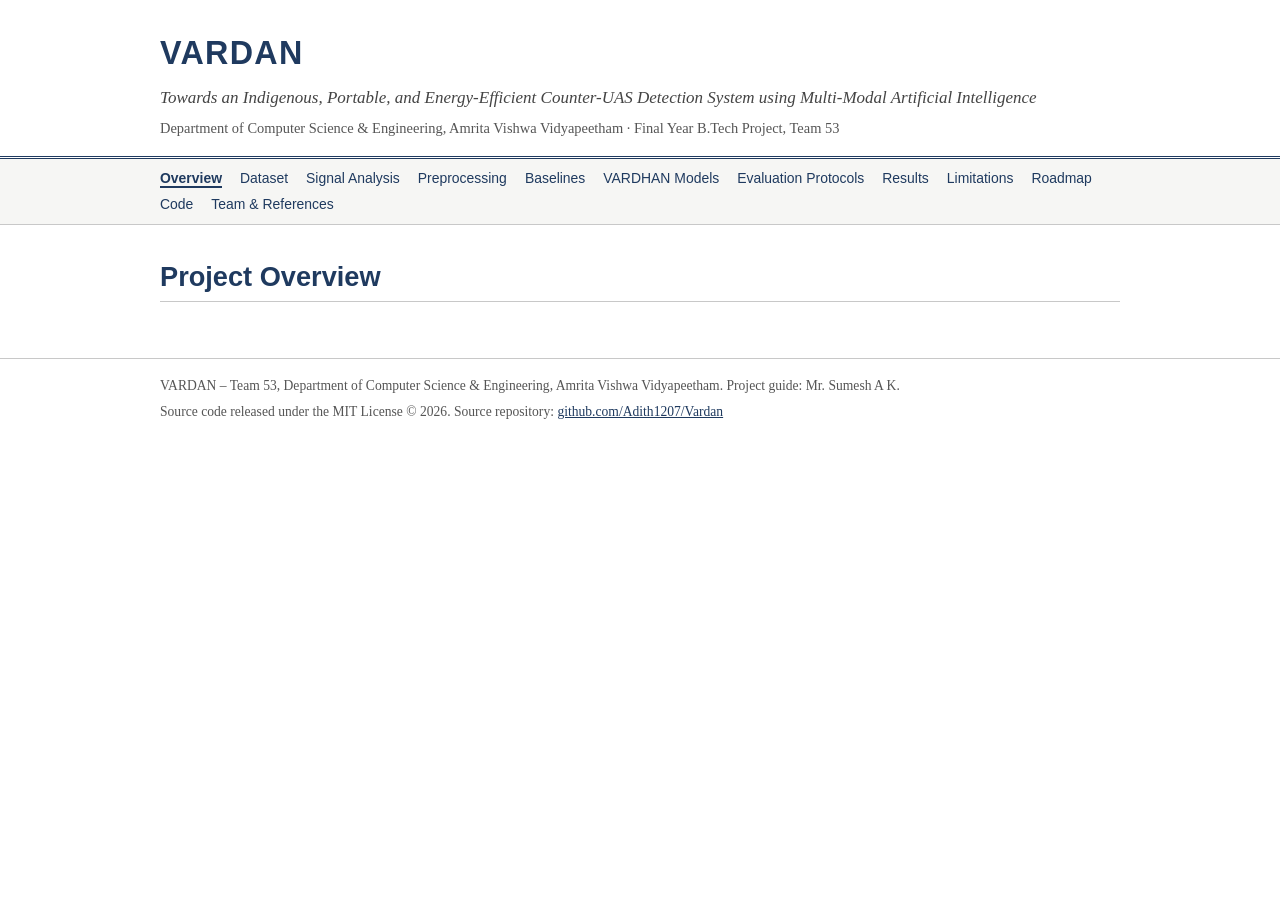
==== website/index.html @ 86697eb3 "website: add page layout with header, navigation and footer" ====
<!DOCTYPE html>
<html lang="en">
<head>
  <meta charset="utf-8">
  <meta name="viewport" content="width=device-width, initial-scale=1">
  <title>VARDAN – Counter-UAS Detection using Multi-Modal AI</title>
  <meta name="description" content="VARDAN: an indigenous, portable and energy-efficient counter-UAS detection system using multi-modal artificial intelligence. Final-year B.Tech research project, Amrita Vishwa Vidyapeetham.">
  <link rel="stylesheet" href="assets/css/style.css">
</head>
<body>
  <header class="site-header">
    <div class="container">
      <p class="title"><a href="index.html">VARDAN</a></p>
      <p class="subtitle">Towards an Indigenous, Portable, and Energy-Efficient Counter-UAS Detection System using Multi-Modal Artificial Intelligence</p>
      <p class="affiliation">Department of Computer Science &amp; Engineering, Amrita Vishwa Vidyapeetham &middot; Final Year B.Tech Project, Team 53</p>
    </div>
  </header>

  <nav class="site-nav" aria-label="Main">
    <div class="container">
      <ul>
        <li><a href="index.html" aria-current="page">Overview</a></li>
        <li><a href="pages/dataset.html">Dataset</a></li>
        <li><a href="pages/signal-analysis.html">Signal Analysis</a></li>
        <li><a href="pages/preprocessing.html">Preprocessing</a></li>
        <li><a href="pages/baselines.html">Baselines</a></li>
        <li><a href="pages/vardhan.html">VARDHAN Models</a></li>
        <li><a href="pages/protocols.html">Evaluation Protocols</a></li>
        <li><a href="pages/results.html">Results</a></li>
        <li><a href="pages/limitations.html">Limitations</a></li>
        <li><a href="pages/roadmap.html">Roadmap</a></li>
        <li><a href="pages/code.html">Code</a></li>
        <li><a href="pages/references.html">Team &amp; References</a></li>
      </ul>
    </div>
  </nav>

  <main>
    <div class="container">
      <h1>Project Overview</h1>
    </div>
  </main>

  <footer class="site-footer">
    <div class="container">
      <p>VARDAN &ndash; Team 53, Department of Computer Science &amp; Engineering, Amrita Vishwa Vidyapeetham. Project guide: Mr. Sumesh A K.</p>
      <p>Source code released under the MIT License &copy; 2026. Source repository: <a href="https://github.com/Adith1207/Vardan">github.com/Adith1207/Vardan</a></p>
    </div>
  </footer>
</body>
</html>
---- website/assets/css/style.css ----
/* VARDAN project website - report-style stylesheet */

html {
  font-size: 17px;
}

body {
  margin: 0;
  background: #ffffff;
  color: #1a1a1a;
  font-family: Georgia, "Times New Roman", Times, serif;
  line-height: 1.6;
}

.container {
  max-width: 960px;
  margin: 0 auto;
  padding: 0 24px;
}

/* Header */
.site-header {
  border-bottom: 3px double #1f3a5f;
  padding: 28px 0 16px;
}

.site-header .title {
  margin: 0;
  font-family: Helvetica, Arial, sans-serif;
  font-size: 1.9rem;
  font-weight: bold;
  letter-spacing: 0.04em;
  color: #1f3a5f;
}

.site-header .title a {
  color: inherit;
  text-decoration: none;
}

.site-header .subtitle {
  margin: 4px 0 0;
  font-style: italic;
  color: #444;
}

.site-header .affiliation {
  margin: 6px 0 0;
  font-size: 0.85rem;
  color: #555;
}

/* Navigation */
.site-nav {
  border-bottom: 1px solid #c8c8c8;
  background: #f6f6f4;
}

.site-nav ul {
  list-style: none;
  margin: 0;
  padding: 8px 0;
  display: flex;
  flex-wrap: wrap;
  gap: 4px 18px;
  font-family: Helvetica, Arial, sans-serif;
  font-size: 0.82rem;
}

.site-nav a {
  color: #1f3a5f;
  text-decoration: none;
}

.site-nav a:hover {
  text-decoration: underline;
}

.site-nav a[aria-current="page"] {
  font-weight: bold;
  border-bottom: 2px solid #1f3a5f;
}

/* Main content */
main {
  padding: 24px 0 40px;
}

h1, h2, h3, h4 {
  font-family: Helvetica, Arial, sans-serif;
  color: #1f3a5f;
  line-height: 1.3;
}

h1 {
  font-size: 1.6rem;
  margin: 0.4em 0 0.6em;
  padding-bottom: 6px;
  border-bottom: 1px solid #c8c8c8;
}

h2 {
  font-size: 1.25rem;
  margin: 1.8em 0 0.6em;
}

h3 {
  font-size: 1.05rem;
  margin: 1.4em 0 0.5em;
}

p {
  margin: 0 0 1em;
  text-align: justify;
}

a {
  color: #1f3a5f;
}

code {
  font-family: Consolas, "Courier New", monospace;
  font-size: 0.88em;
  background: #f3f3f1;
  padding: 0 3px;
}

pre {
  font-family: Consolas, "Courier New", monospace;
  font-size: 0.8rem;
  line-height: 1.45;
  background: #f8f8f6;
  border: 1px solid #d6d6d6;
  padding: 12px 14px;
  overflow-x: auto;
}

pre code {
  background: none;
  padding: 0;
}

.lead {
  font-size: 1.05rem;
}

.note {
  border-left: 3px solid #1f3a5f;
  background: #f6f7f9;
  padding: 10px 14px;
  margin: 1em 0;
  font-size: 0.95rem;
}

.note.warning {
  border-left-color: #8a2b2b;
  background: #faf5f5;
}

.muted {
  color: #666;
  font-size: 0.9rem;
}

/* Tables */
table {
  width: 100%;
  border-collapse: collapse;
  margin: 0.8em 0 1.4em;
  font-size: 0.88rem;
}

caption {
  caption-side: top;
  text-align: left;
  font-family: Helvetica, Arial, sans-serif;
  font-size: 0.82rem;
  font-weight: bold;
  color: #333;
  padding-bottom: 6px;
}

th, td {
  border: 1px solid #c8c8c8;
  padding: 5px 8px;
  text-align: left;
  vertical-align: top;
}

th {
  background: #eef0f3;
  font-family: Helvetica, Arial, sans-serif;
  font-weight: bold;
}

td.num, th.num {
  text-align: right;
  font-variant-numeric: tabular-nums;
}

tr.total td {
  font-weight: bold;
  background: #fafafa;
}

td.diag {
  font-weight: bold;
  background: #f1f4f8;
}

/* Figures */
figure {
  margin: 1.4em 0;
  text-align: center;
}

figure img {
  max-width: 100%;
  height: auto;
  border: 1px solid #d6d6d6;
}

figcaption {
  margin-top: 6px;
  font-size: 0.85rem;
  color: #444;
  text-align: left;
}

figcaption strong {
  font-family: Helvetica, Arial, sans-serif;
}

/* Key facts list */
dl.facts {
  display: grid;
  grid-template-columns: max-content 1fr;
  gap: 4px 18px;
  margin: 1em 0 1.4em;
}

dl.facts dt {
  font-family: Helvetica, Arial, sans-serif;
  font-weight: bold;
  font-size: 0.88rem;
}

dl.facts dd {
  margin: 0;
}

.toc {
  border: 1px solid #d6d6d6;
  padding: 10px 18px;
  margin: 0 0 1.6em;
  font-size: 0.9rem;
}

.toc ol {
  margin: 4px 0;
  padding-left: 20px;
}

.equation {
  font-family: "Times New Roman", Times, serif;
  font-style: italic;
  text-align: center;
  margin: 0.8em 0;
  font-size: 1.05rem;
}

/* Footer */
.site-footer {
  border-top: 1px solid #c8c8c8;
  padding: 16px 0 28px;
  font-size: 0.8rem;
  color: #555;
}

.site-footer p {
  margin: 0 0 4px;
  text-align: left;
}
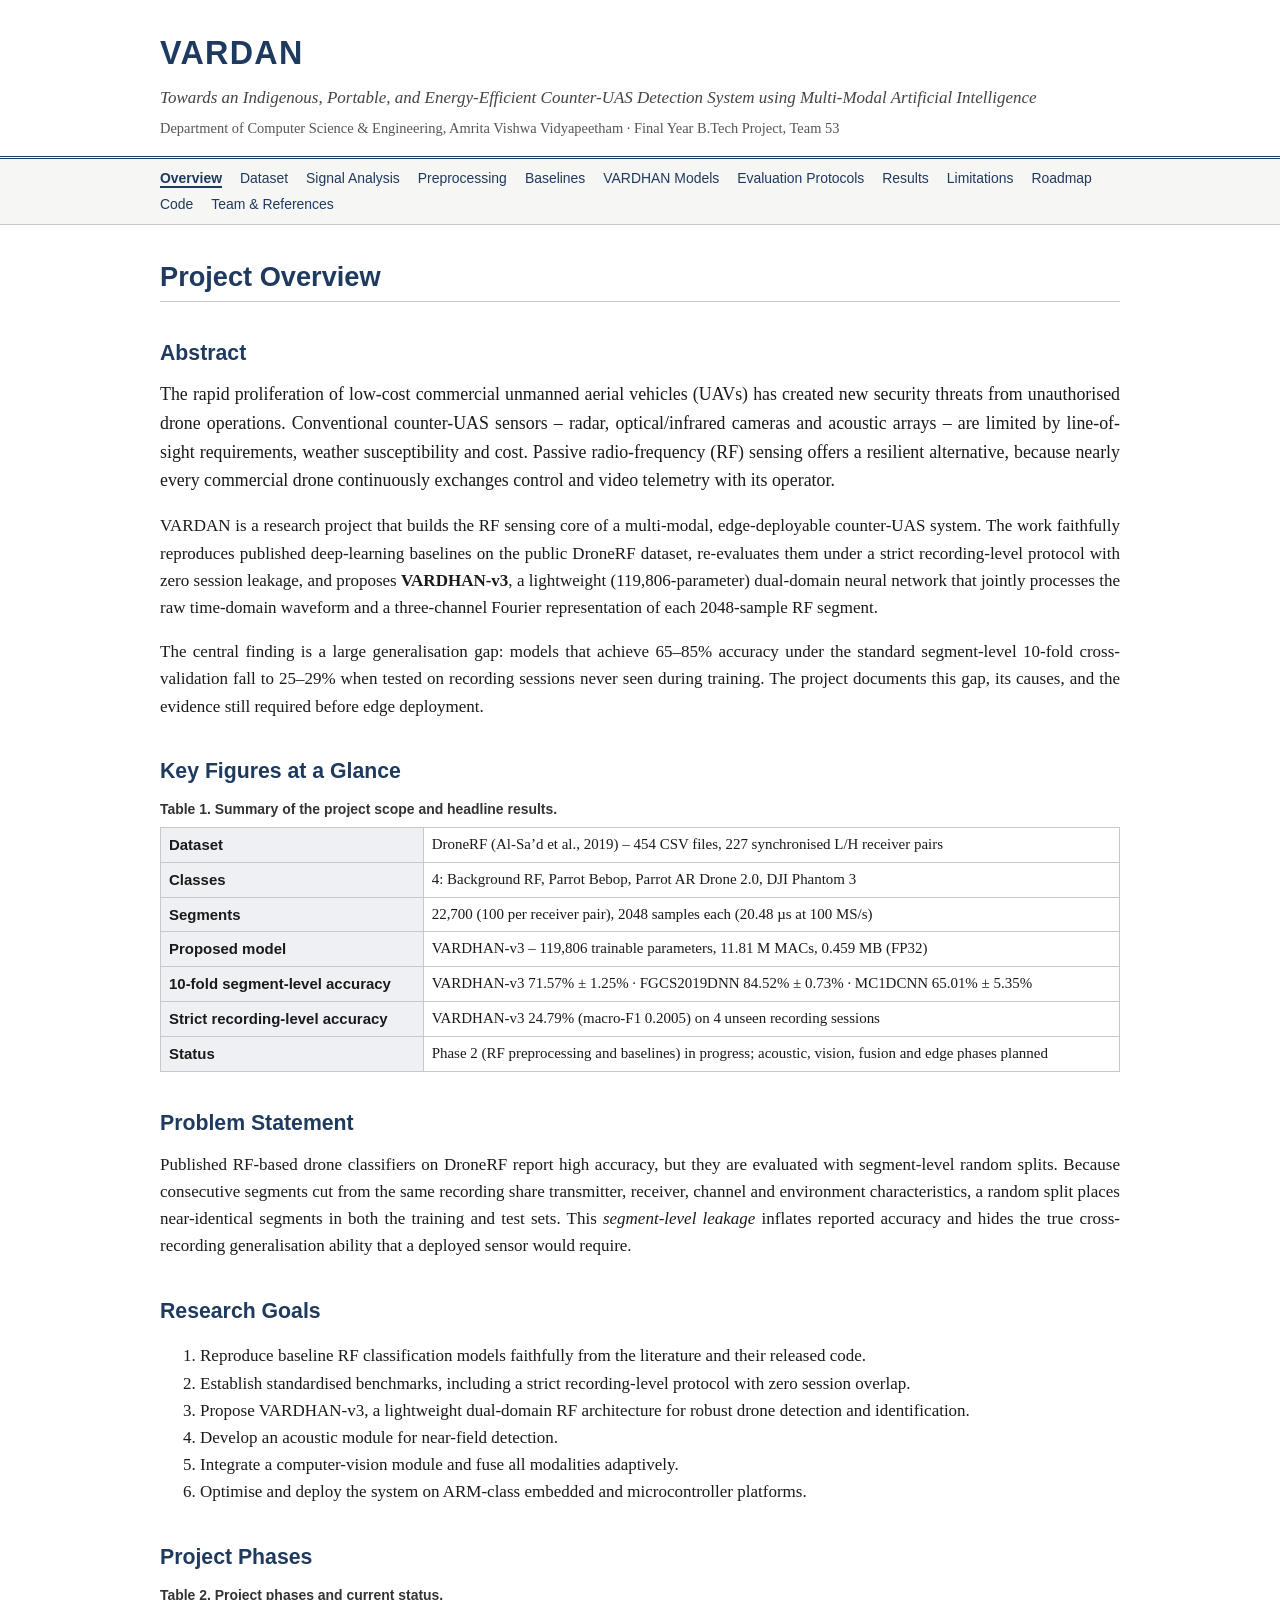
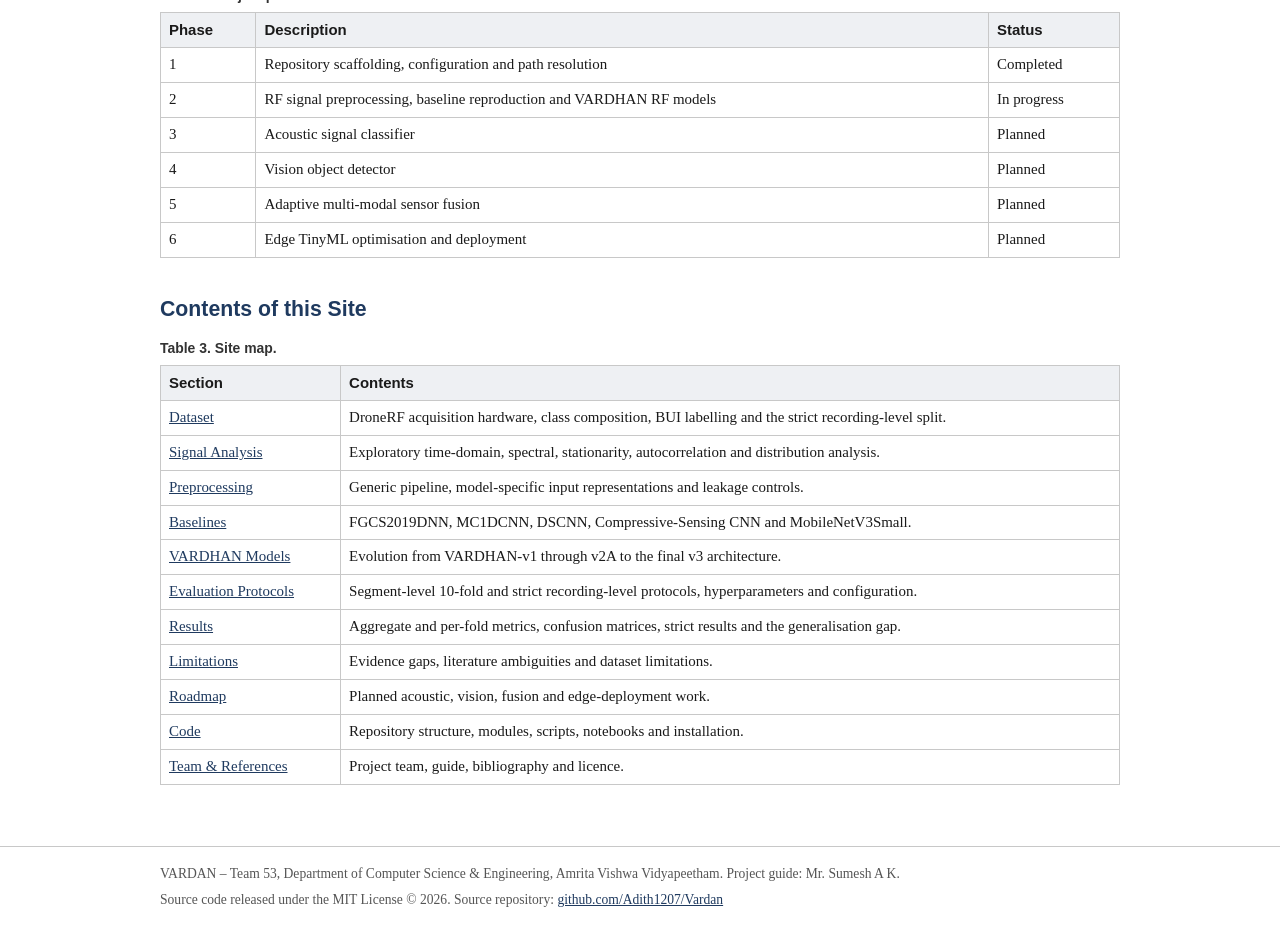
==== commit d2fe1440: "website: overview page content" ====
--- a/website/index.html
+++ b/website/index.html
@@ -38,6 +38,75 @@
   <main>
     <div class="container">
       <h1>Project Overview</h1>
+
+      <h2>Abstract</h2>
+      <p class="lead">The rapid proliferation of low-cost commercial unmanned aerial vehicles (UAVs) has created new security threats from unauthorised drone operations. Conventional counter-UAS sensors &ndash; radar, optical/infrared cameras and acoustic arrays &ndash; are limited by line-of-sight requirements, weather susceptibility and cost. Passive radio-frequency (RF) sensing offers a resilient alternative, because nearly every commercial drone continuously exchanges control and video telemetry with its operator.</p>
+      <p>VARDAN is a research project that builds the RF sensing core of a multi-modal, edge-deployable counter-UAS system. The work faithfully reproduces published deep-learning baselines on the public DroneRF dataset, re-evaluates them under a strict recording-level protocol with zero session leakage, and proposes <strong>VARDHAN-v3</strong>, a lightweight (119,806-parameter) dual-domain neural network that jointly processes the raw time-domain waveform and a three-channel Fourier representation of each 2048-sample RF segment.</p>
+      <p>The central finding is a large generalisation gap: models that achieve 65&ndash;85% accuracy under the standard segment-level 10-fold cross-validation fall to 25&ndash;29% when tested on recording sessions never seen during training. The project documents this gap, its causes, and the evidence still required before edge deployment.</p>
+
+      <h2>Key Figures at a Glance</h2>
+      <table>
+        <caption>Table 1. Summary of the project scope and headline results.</caption>
+        <tbody>
+          <tr><th scope="row">Dataset</th><td>DroneRF (Al-Sa&rsquo;d et al., 2019) &ndash; 454 CSV files, 227 synchronised L/H receiver pairs</td></tr>
+          <tr><th scope="row">Classes</th><td>4: Background RF, Parrot Bebop, Parrot AR Drone 2.0, DJI Phantom 3</td></tr>
+          <tr><th scope="row">Segments</th><td>22,700 (100 per receiver pair), 2048 samples each (20.48 &micro;s at 100 MS/s)</td></tr>
+          <tr><th scope="row">Proposed model</th><td>VARDHAN-v3 &ndash; 119,806 trainable parameters, 11.81 M MACs, 0.459 MB (FP32)</td></tr>
+          <tr><th scope="row">10-fold segment-level accuracy</th><td>VARDHAN-v3 71.57% &plusmn; 1.25% &middot; FGCS2019DNN 84.52% &plusmn; 0.73% &middot; MC1DCNN 65.01% &plusmn; 5.35%</td></tr>
+          <tr><th scope="row">Strict recording-level accuracy</th><td>VARDHAN-v3 24.79% (macro-F1 0.2005) on 4 unseen recording sessions</td></tr>
+          <tr><th scope="row">Status</th><td>Phase 2 (RF preprocessing and baselines) in progress; acoustic, vision, fusion and edge phases planned</td></tr>
+        </tbody>
+      </table>
+
+      <h2>Problem Statement</h2>
+      <p>Published RF-based drone classifiers on DroneRF report high accuracy, but they are evaluated with segment-level random splits. Because consecutive segments cut from the same recording share transmitter, receiver, channel and environment characteristics, a random split places near-identical segments in both the training and test sets. This <em>segment-level leakage</em> inflates reported accuracy and hides the true cross-recording generalisation ability that a deployed sensor would require.</p>
+
+      <h2>Research Goals</h2>
+      <ol>
+        <li>Reproduce baseline RF classification models faithfully from the literature and their released code.</li>
+        <li>Establish standardised benchmarks, including a strict recording-level protocol with zero session overlap.</li>
+        <li>Propose VARDHAN-v3, a lightweight dual-domain RF architecture for robust drone detection and identification.</li>
+        <li>Develop an acoustic module for near-field detection.</li>
+        <li>Integrate a computer-vision module and fuse all modalities adaptively.</li>
+        <li>Optimise and deploy the system on ARM-class embedded and microcontroller platforms.</li>
+      </ol>
+
+      <h2>Project Phases</h2>
+      <table>
+        <caption>Table 2. Project phases and current status.</caption>
+        <thead>
+          <tr><th>Phase</th><th>Description</th><th>Status</th></tr>
+        </thead>
+        <tbody>
+          <tr><td>1</td><td>Repository scaffolding, configuration and path resolution</td><td>Completed</td></tr>
+          <tr><td>2</td><td>RF signal preprocessing, baseline reproduction and VARDHAN RF models</td><td>In progress</td></tr>
+          <tr><td>3</td><td>Acoustic signal classifier</td><td>Planned</td></tr>
+          <tr><td>4</td><td>Vision object detector</td><td>Planned</td></tr>
+          <tr><td>5</td><td>Adaptive multi-modal sensor fusion</td><td>Planned</td></tr>
+          <tr><td>6</td><td>Edge TinyML optimisation and deployment</td><td>Planned</td></tr>
+        </tbody>
+      </table>
+
+      <h2>Contents of this Site</h2>
+      <table>
+        <caption>Table 3. Site map.</caption>
+        <thead>
+          <tr><th>Section</th><th>Contents</th></tr>
+        </thead>
+        <tbody>
+          <tr><td><a href="pages/dataset.html">Dataset</a></td><td>DroneRF acquisition hardware, class composition, BUI labelling and the strict recording-level split.</td></tr>
+          <tr><td><a href="pages/signal-analysis.html">Signal Analysis</a></td><td>Exploratory time-domain, spectral, stationarity, autocorrelation and distribution analysis.</td></tr>
+          <tr><td><a href="pages/preprocessing.html">Preprocessing</a></td><td>Generic pipeline, model-specific input representations and leakage controls.</td></tr>
+          <tr><td><a href="pages/baselines.html">Baselines</a></td><td>FGCS2019DNN, MC1DCNN, DSCNN, Compressive-Sensing CNN and MobileNetV3Small.</td></tr>
+          <tr><td><a href="pages/vardhan.html">VARDHAN Models</a></td><td>Evolution from VARDHAN-v1 through v2A to the final v3 architecture.</td></tr>
+          <tr><td><a href="pages/protocols.html">Evaluation Protocols</a></td><td>Segment-level 10-fold and strict recording-level protocols, hyperparameters and configuration.</td></tr>
+          <tr><td><a href="pages/results.html">Results</a></td><td>Aggregate and per-fold metrics, confusion matrices, strict results and the generalisation gap.</td></tr>
+          <tr><td><a href="pages/limitations.html">Limitations</a></td><td>Evidence gaps, literature ambiguities and dataset limitations.</td></tr>
+          <tr><td><a href="pages/roadmap.html">Roadmap</a></td><td>Planned acoustic, vision, fusion and edge-deployment work.</td></tr>
+          <tr><td><a href="pages/code.html">Code</a></td><td>Repository structure, modules, scripts, notebooks and installation.</td></tr>
+          <tr><td><a href="pages/references.html">Team &amp; References</a></td><td>Project team, guide, bibliography and licence.</td></tr>
+        </tbody>
+      </table>
     </div>
   </main>
 
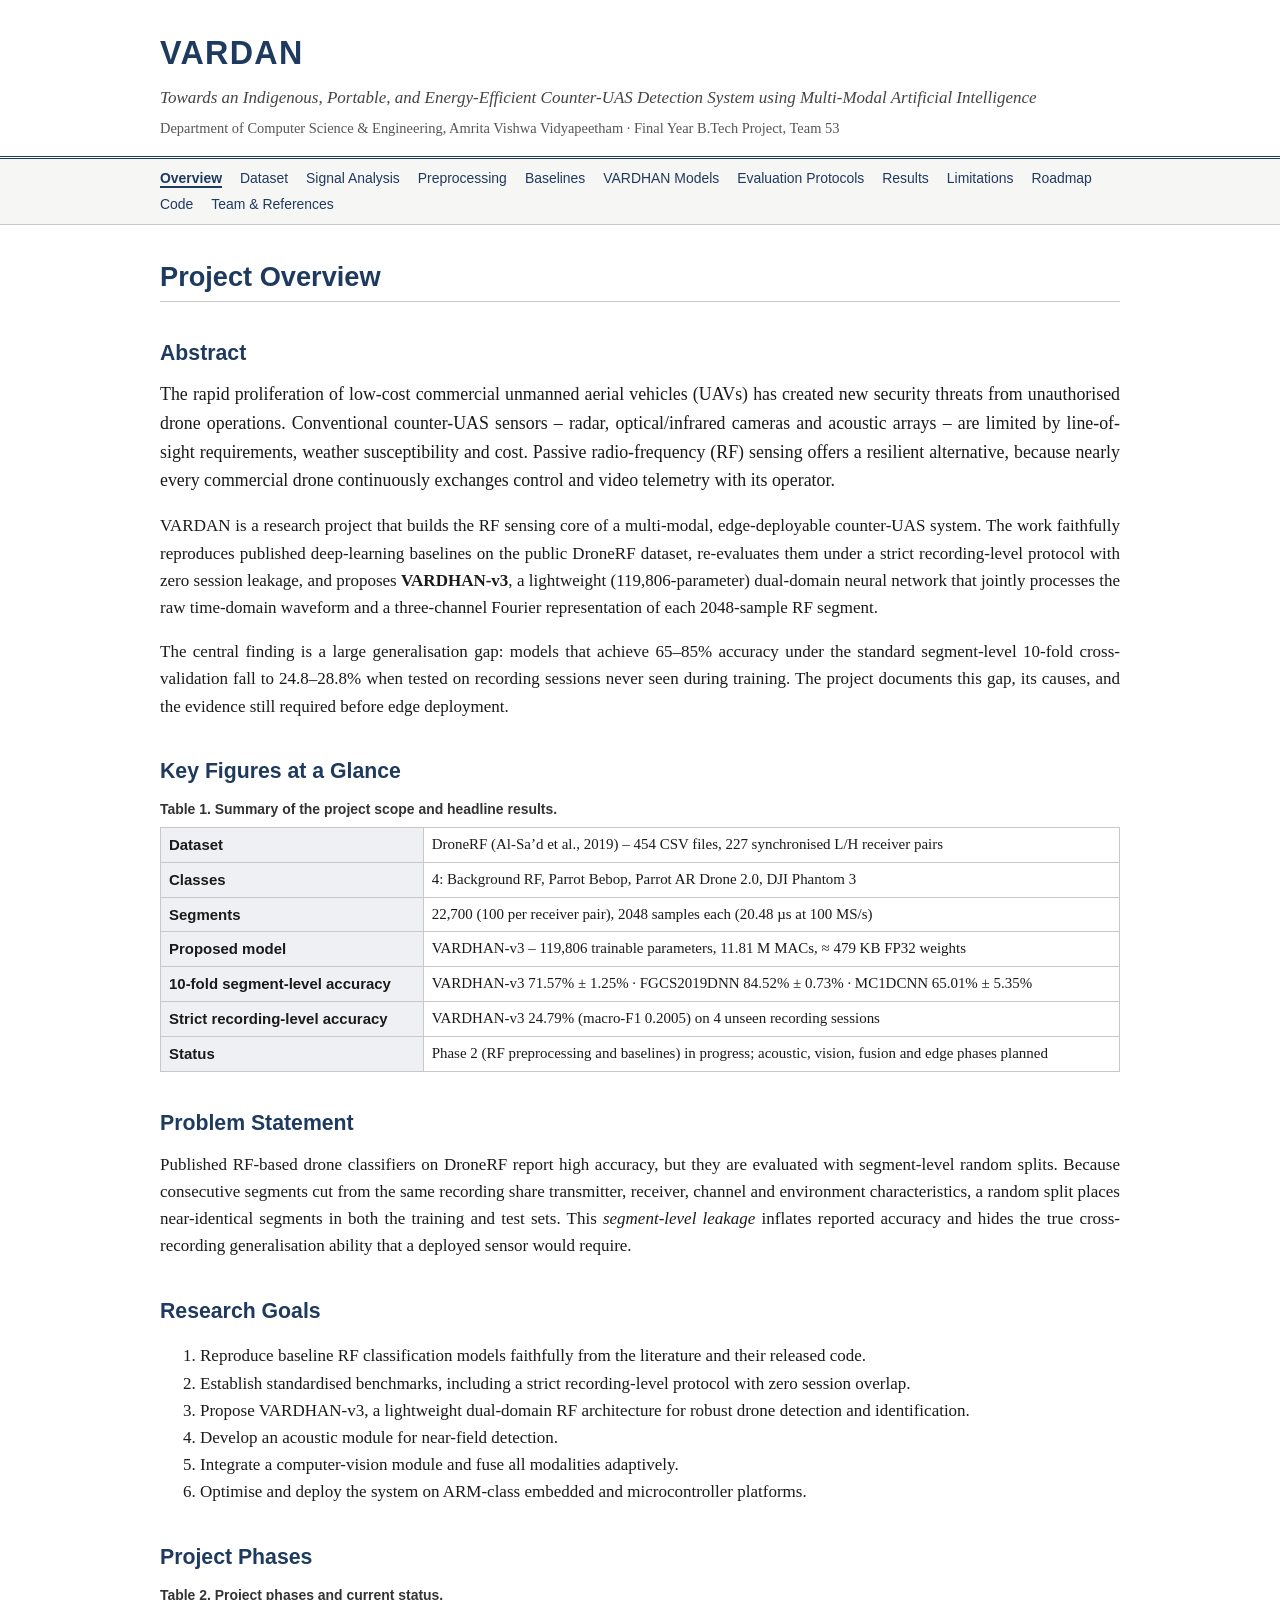
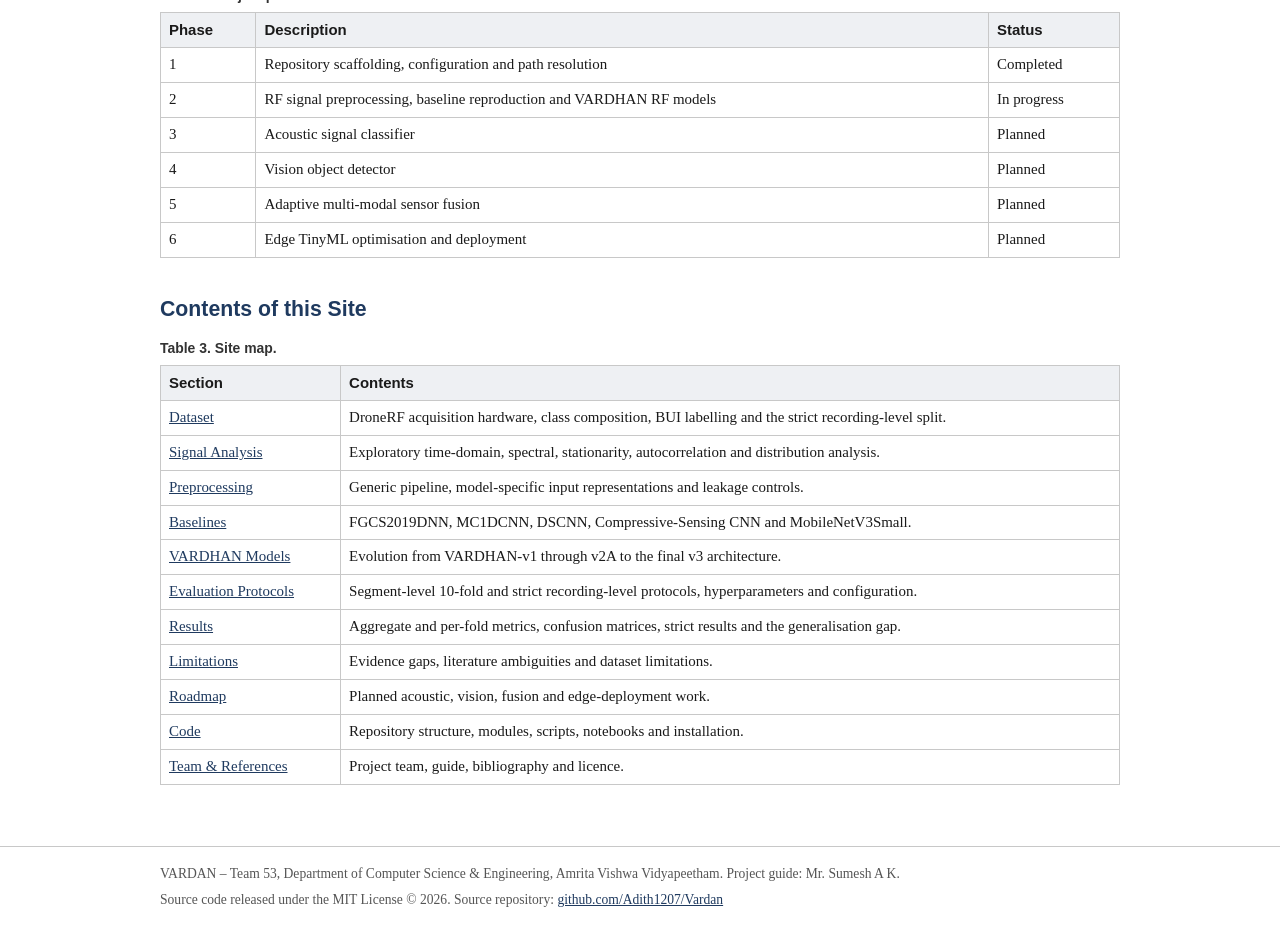
==== commit 1dc8c226: "website: print/responsive styles and link audit fixes" ====
--- a/website/index.html
+++ b/website/index.html
@@ -42,7 +42,7 @@
       <h2>Abstract</h2>
       <p class="lead">The rapid proliferation of low-cost commercial unmanned aerial vehicles (UAVs) has created new security threats from unauthorised drone operations. Conventional counter-UAS sensors &ndash; radar, optical/infrared cameras and acoustic arrays &ndash; are limited by line-of-sight requirements, weather susceptibility and cost. Passive radio-frequency (RF) sensing offers a resilient alternative, because nearly every commercial drone continuously exchanges control and video telemetry with its operator.</p>
       <p>VARDAN is a research project that builds the RF sensing core of a multi-modal, edge-deployable counter-UAS system. The work faithfully reproduces published deep-learning baselines on the public DroneRF dataset, re-evaluates them under a strict recording-level protocol with zero session leakage, and proposes <strong>VARDHAN-v3</strong>, a lightweight (119,806-parameter) dual-domain neural network that jointly processes the raw time-domain waveform and a three-channel Fourier representation of each 2048-sample RF segment.</p>
-      <p>The central finding is a large generalisation gap: models that achieve 65&ndash;85% accuracy under the standard segment-level 10-fold cross-validation fall to 25&ndash;29% when tested on recording sessions never seen during training. The project documents this gap, its causes, and the evidence still required before edge deployment.</p>
+      <p>The central finding is a large generalisation gap: models that achieve 65&ndash;85% accuracy under the standard segment-level 10-fold cross-validation fall to 24.8&ndash;28.8% when tested on recording sessions never seen during training. The project documents this gap, its causes, and the evidence still required before edge deployment.</p>
 
       <h2>Key Figures at a Glance</h2>
       <table>
@@ -51,7 +51,7 @@
           <tr><th scope="row">Dataset</th><td>DroneRF (Al-Sa&rsquo;d et al., 2019) &ndash; 454 CSV files, 227 synchronised L/H receiver pairs</td></tr>
           <tr><th scope="row">Classes</th><td>4: Background RF, Parrot Bebop, Parrot AR Drone 2.0, DJI Phantom 3</td></tr>
           <tr><th scope="row">Segments</th><td>22,700 (100 per receiver pair), 2048 samples each (20.48 &micro;s at 100 MS/s)</td></tr>
-          <tr><th scope="row">Proposed model</th><td>VARDHAN-v3 &ndash; 119,806 trainable parameters, 11.81 M MACs, 0.459 MB (FP32)</td></tr>
+          <tr><th scope="row">Proposed model</th><td>VARDHAN-v3 &ndash; 119,806 trainable parameters, 11.81 M MACs, &asymp; 479 KB FP32 weights</td></tr>
           <tr><th scope="row">10-fold segment-level accuracy</th><td>VARDHAN-v3 71.57% &plusmn; 1.25% &middot; FGCS2019DNN 84.52% &plusmn; 0.73% &middot; MC1DCNN 65.01% &plusmn; 5.35%</td></tr>
           <tr><th scope="row">Strict recording-level accuracy</th><td>VARDHAN-v3 24.79% (macro-F1 0.2005) on 4 unseen recording sessions</td></tr>
           <tr><th scope="row">Status</th><td>Phase 2 (RF preprocessing and baselines) in progress; acoustic, vision, fusion and edge phases planned</td></tr>
--- a/website/assets/css/style.css
+++ b/website/assets/css/style.css
@@ -281,3 +281,69 @@
   margin: 0 0 4px;
   text-align: left;
 }
+
+/* Narrow screens */
+@media (max-width: 720px) {
+  html {
+    font-size: 15px;
+  }
+
+  .container {
+    padding: 0 14px;
+  }
+
+  .site-header .title {
+    font-size: 1.5rem;
+  }
+
+  p {
+    text-align: left;
+  }
+
+  table {
+    display: block;
+    overflow-x: auto;
+  }
+
+  dl.facts {
+    grid-template-columns: 1fr;
+  }
+
+  dl.facts dd {
+    margin-bottom: 6px;
+  }
+}
+
+/* Print */
+@media print {
+  html {
+    font-size: 11pt;
+  }
+
+  .site-nav,
+  .toc {
+    display: none;
+  }
+
+  .container {
+    max-width: none;
+    padding: 0;
+  }
+
+  a {
+    color: inherit;
+    text-decoration: none;
+  }
+
+  pre {
+    white-space: pre-wrap;
+  }
+
+  table, figure, pre {
+    page-break-inside: avoid;
+  }
+
+  h1, h2, h3 {
+    page-break-after: avoid;
+  }
+}
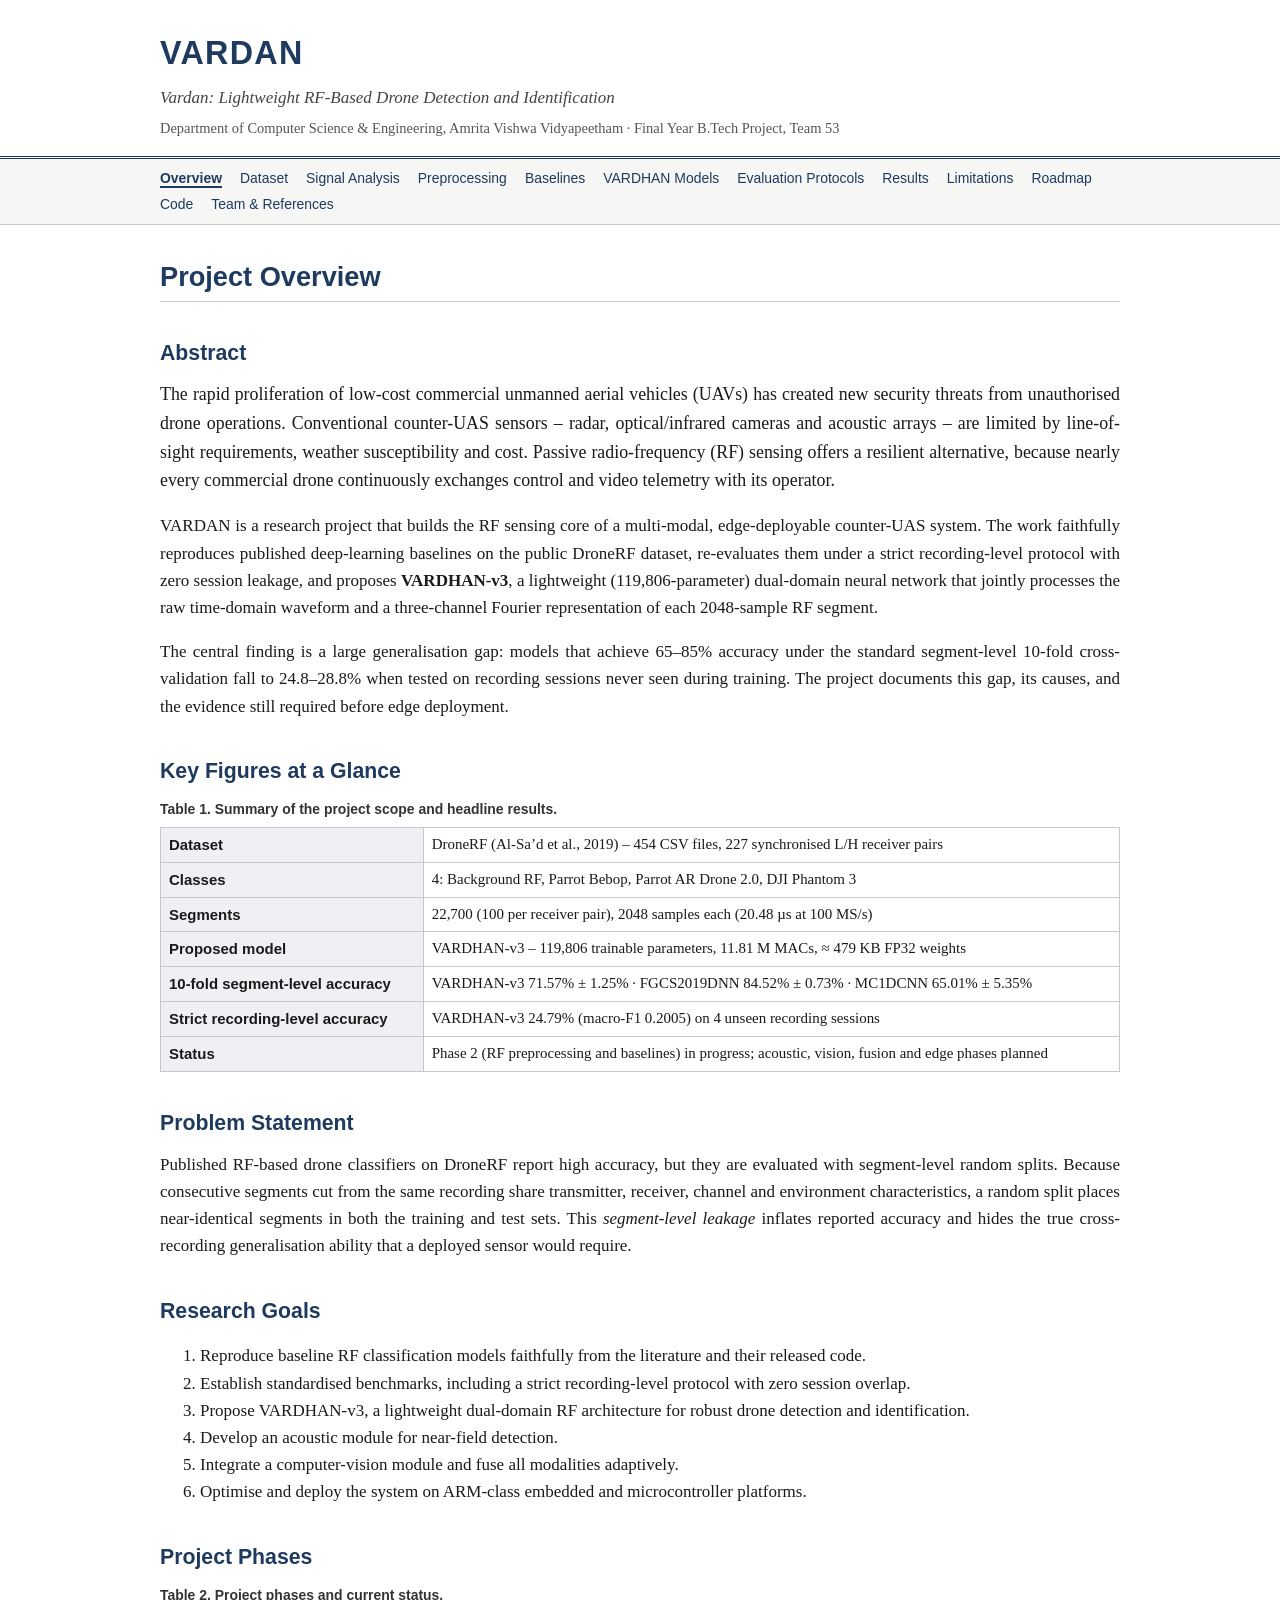
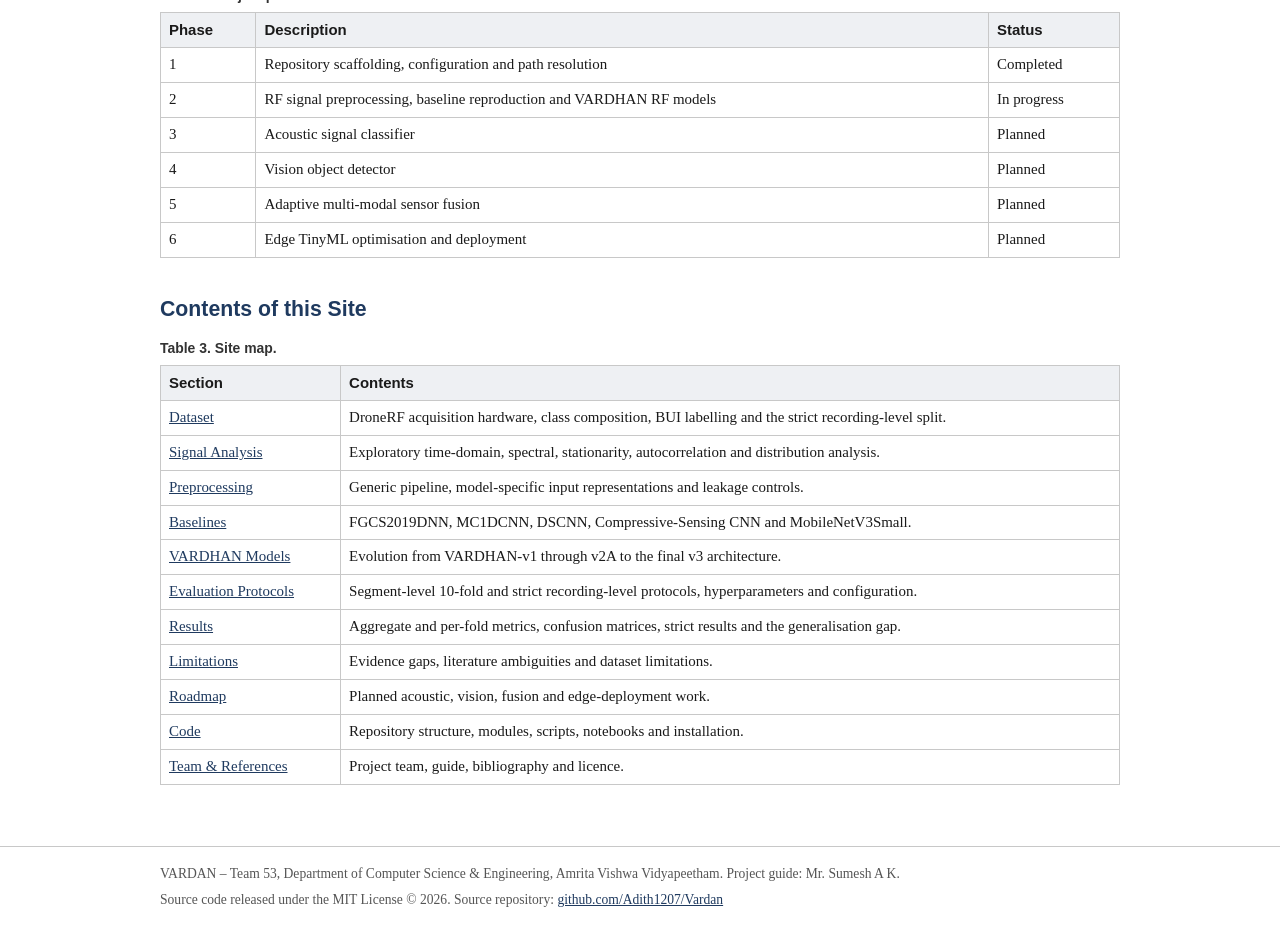
==== commit f9ead892: "Website: use the RF-only project title on all pages" ====
--- a/website/index.html
+++ b/website/index.html
@@ -3,15 +3,15 @@
 <head>
   <meta charset="utf-8">
   <meta name="viewport" content="width=device-width, initial-scale=1">
-  <title>VARDAN – Counter-UAS Detection using Multi-Modal AI</title>
-  <meta name="description" content="VARDAN: an indigenous, portable and energy-efficient counter-UAS detection system using multi-modal artificial intelligence. Final-year B.Tech research project, Amrita Vishwa Vidyapeetham.">
+  <title>VARDAN – Lightweight RF-Based Drone Detection and Identification</title>
+  <meta name="description" content="VARDAN: lightweight RF-based drone detection and identification on the DroneRF dataset. Final-year B.Tech research project, Amrita Vishwa Vidyapeetham.">
   <link rel="stylesheet" href="assets/css/style.css">
 </head>
 <body>
   <header class="site-header">
     <div class="container">
       <p class="title"><a href="index.html">VARDAN</a></p>
-      <p class="subtitle">Towards an Indigenous, Portable, and Energy-Efficient Counter-UAS Detection System using Multi-Modal Artificial Intelligence</p>
+      <p class="subtitle">Vardan: Lightweight RF-Based Drone Detection and Identification</p>
       <p class="affiliation">Department of Computer Science &amp; Engineering, Amrita Vishwa Vidyapeetham &middot; Final Year B.Tech Project, Team 53</p>
     </div>
   </header>
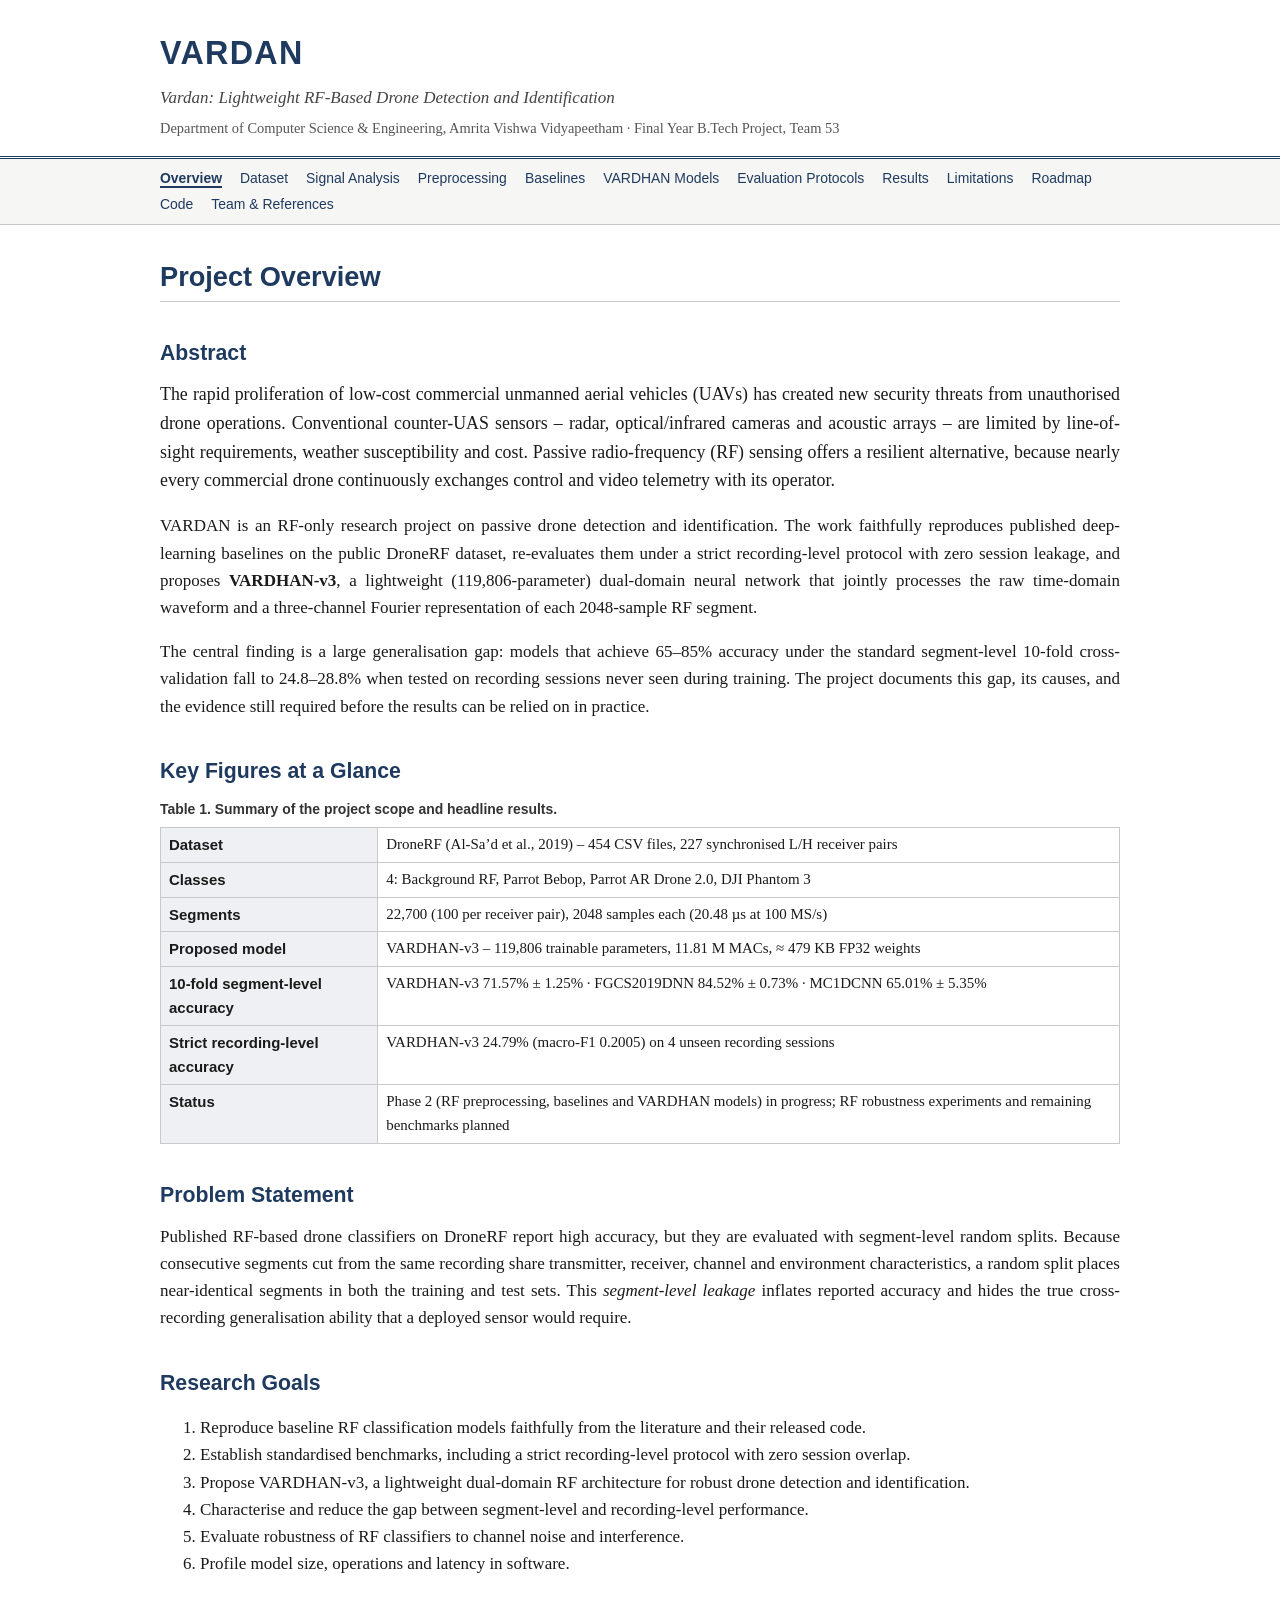
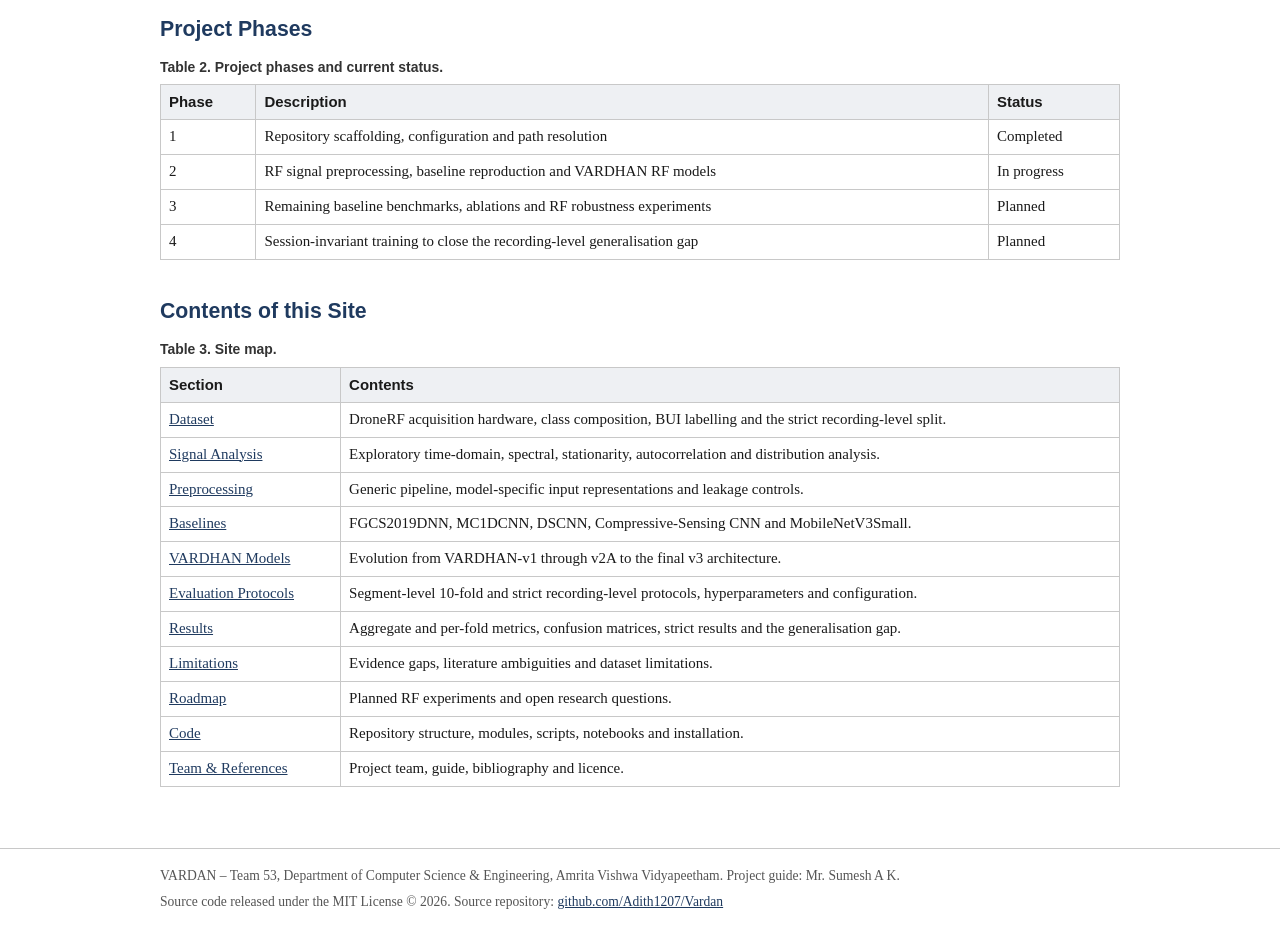
==== commit 395a7d84: "Website: make the overview page RF-only" ====
--- a/website/index.html
+++ b/website/index.html
@@ -41,8 +41,8 @@
 
       <h2>Abstract</h2>
       <p class="lead">The rapid proliferation of low-cost commercial unmanned aerial vehicles (UAVs) has created new security threats from unauthorised drone operations. Conventional counter-UAS sensors &ndash; radar, optical/infrared cameras and acoustic arrays &ndash; are limited by line-of-sight requirements, weather susceptibility and cost. Passive radio-frequency (RF) sensing offers a resilient alternative, because nearly every commercial drone continuously exchanges control and video telemetry with its operator.</p>
-      <p>VARDAN is a research project that builds the RF sensing core of a multi-modal, edge-deployable counter-UAS system. The work faithfully reproduces published deep-learning baselines on the public DroneRF dataset, re-evaluates them under a strict recording-level protocol with zero session leakage, and proposes <strong>VARDHAN-v3</strong>, a lightweight (119,806-parameter) dual-domain neural network that jointly processes the raw time-domain waveform and a three-channel Fourier representation of each 2048-sample RF segment.</p>
-      <p>The central finding is a large generalisation gap: models that achieve 65&ndash;85% accuracy under the standard segment-level 10-fold cross-validation fall to 24.8&ndash;28.8% when tested on recording sessions never seen during training. The project documents this gap, its causes, and the evidence still required before edge deployment.</p>
+      <p>VARDAN is an RF-only research project on passive drone detection and identification. The work faithfully reproduces published deep-learning baselines on the public DroneRF dataset, re-evaluates them under a strict recording-level protocol with zero session leakage, and proposes <strong>VARDHAN-v3</strong>, a lightweight (119,806-parameter) dual-domain neural network that jointly processes the raw time-domain waveform and a three-channel Fourier representation of each 2048-sample RF segment.</p>
+      <p>The central finding is a large generalisation gap: models that achieve 65&ndash;85% accuracy under the standard segment-level 10-fold cross-validation fall to 24.8&ndash;28.8% when tested on recording sessions never seen during training. The project documents this gap, its causes, and the evidence still required before the results can be relied on in practice.</p>
 
       <h2>Key Figures at a Glance</h2>
       <table>
@@ -54,7 +54,7 @@
           <tr><th scope="row">Proposed model</th><td>VARDHAN-v3 &ndash; 119,806 trainable parameters, 11.81 M MACs, &asymp; 479 KB FP32 weights</td></tr>
           <tr><th scope="row">10-fold segment-level accuracy</th><td>VARDHAN-v3 71.57% &plusmn; 1.25% &middot; FGCS2019DNN 84.52% &plusmn; 0.73% &middot; MC1DCNN 65.01% &plusmn; 5.35%</td></tr>
           <tr><th scope="row">Strict recording-level accuracy</th><td>VARDHAN-v3 24.79% (macro-F1 0.2005) on 4 unseen recording sessions</td></tr>
-          <tr><th scope="row">Status</th><td>Phase 2 (RF preprocessing and baselines) in progress; acoustic, vision, fusion and edge phases planned</td></tr>
+          <tr><th scope="row">Status</th><td>Phase 2 (RF preprocessing, baselines and VARDHAN models) in progress; RF robustness experiments and remaining benchmarks planned</td></tr>
         </tbody>
       </table>
 
@@ -66,9 +66,9 @@
         <li>Reproduce baseline RF classification models faithfully from the literature and their released code.</li>
         <li>Establish standardised benchmarks, including a strict recording-level protocol with zero session overlap.</li>
         <li>Propose VARDHAN-v3, a lightweight dual-domain RF architecture for robust drone detection and identification.</li>
-        <li>Develop an acoustic module for near-field detection.</li>
-        <li>Integrate a computer-vision module and fuse all modalities adaptively.</li>
-        <li>Optimise and deploy the system on ARM-class embedded and microcontroller platforms.</li>
+        <li>Characterise and reduce the gap between segment-level and recording-level performance.</li>
+        <li>Evaluate robustness of RF classifiers to channel noise and interference.</li>
+        <li>Profile model size, operations and latency in software.</li>
       </ol>
 
       <h2>Project Phases</h2>
@@ -80,10 +80,8 @@
         <tbody>
           <tr><td>1</td><td>Repository scaffolding, configuration and path resolution</td><td>Completed</td></tr>
           <tr><td>2</td><td>RF signal preprocessing, baseline reproduction and VARDHAN RF models</td><td>In progress</td></tr>
-          <tr><td>3</td><td>Acoustic signal classifier</td><td>Planned</td></tr>
-          <tr><td>4</td><td>Vision object detector</td><td>Planned</td></tr>
-          <tr><td>5</td><td>Adaptive multi-modal sensor fusion</td><td>Planned</td></tr>
-          <tr><td>6</td><td>Edge TinyML optimisation and deployment</td><td>Planned</td></tr>
+          <tr><td>3</td><td>Remaining baseline benchmarks, ablations and RF robustness experiments</td><td>Planned</td></tr>
+          <tr><td>4</td><td>Session-invariant training to close the recording-level generalisation gap</td><td>Planned</td></tr>
         </tbody>
       </table>
 
@@ -102,7 +100,7 @@
           <tr><td><a href="pages/protocols.html">Evaluation Protocols</a></td><td>Segment-level 10-fold and strict recording-level protocols, hyperparameters and configuration.</td></tr>
           <tr><td><a href="pages/results.html">Results</a></td><td>Aggregate and per-fold metrics, confusion matrices, strict results and the generalisation gap.</td></tr>
           <tr><td><a href="pages/limitations.html">Limitations</a></td><td>Evidence gaps, literature ambiguities and dataset limitations.</td></tr>
-          <tr><td><a href="pages/roadmap.html">Roadmap</a></td><td>Planned acoustic, vision, fusion and edge-deployment work.</td></tr>
+          <tr><td><a href="pages/roadmap.html">Roadmap</a></td><td>Planned RF experiments and open research questions.</td></tr>
           <tr><td><a href="pages/code.html">Code</a></td><td>Repository structure, modules, scripts, notebooks and installation.</td></tr>
           <tr><td><a href="pages/references.html">Team &amp; References</a></td><td>Project team, guide, bibliography and licence.</td></tr>
         </tbody>
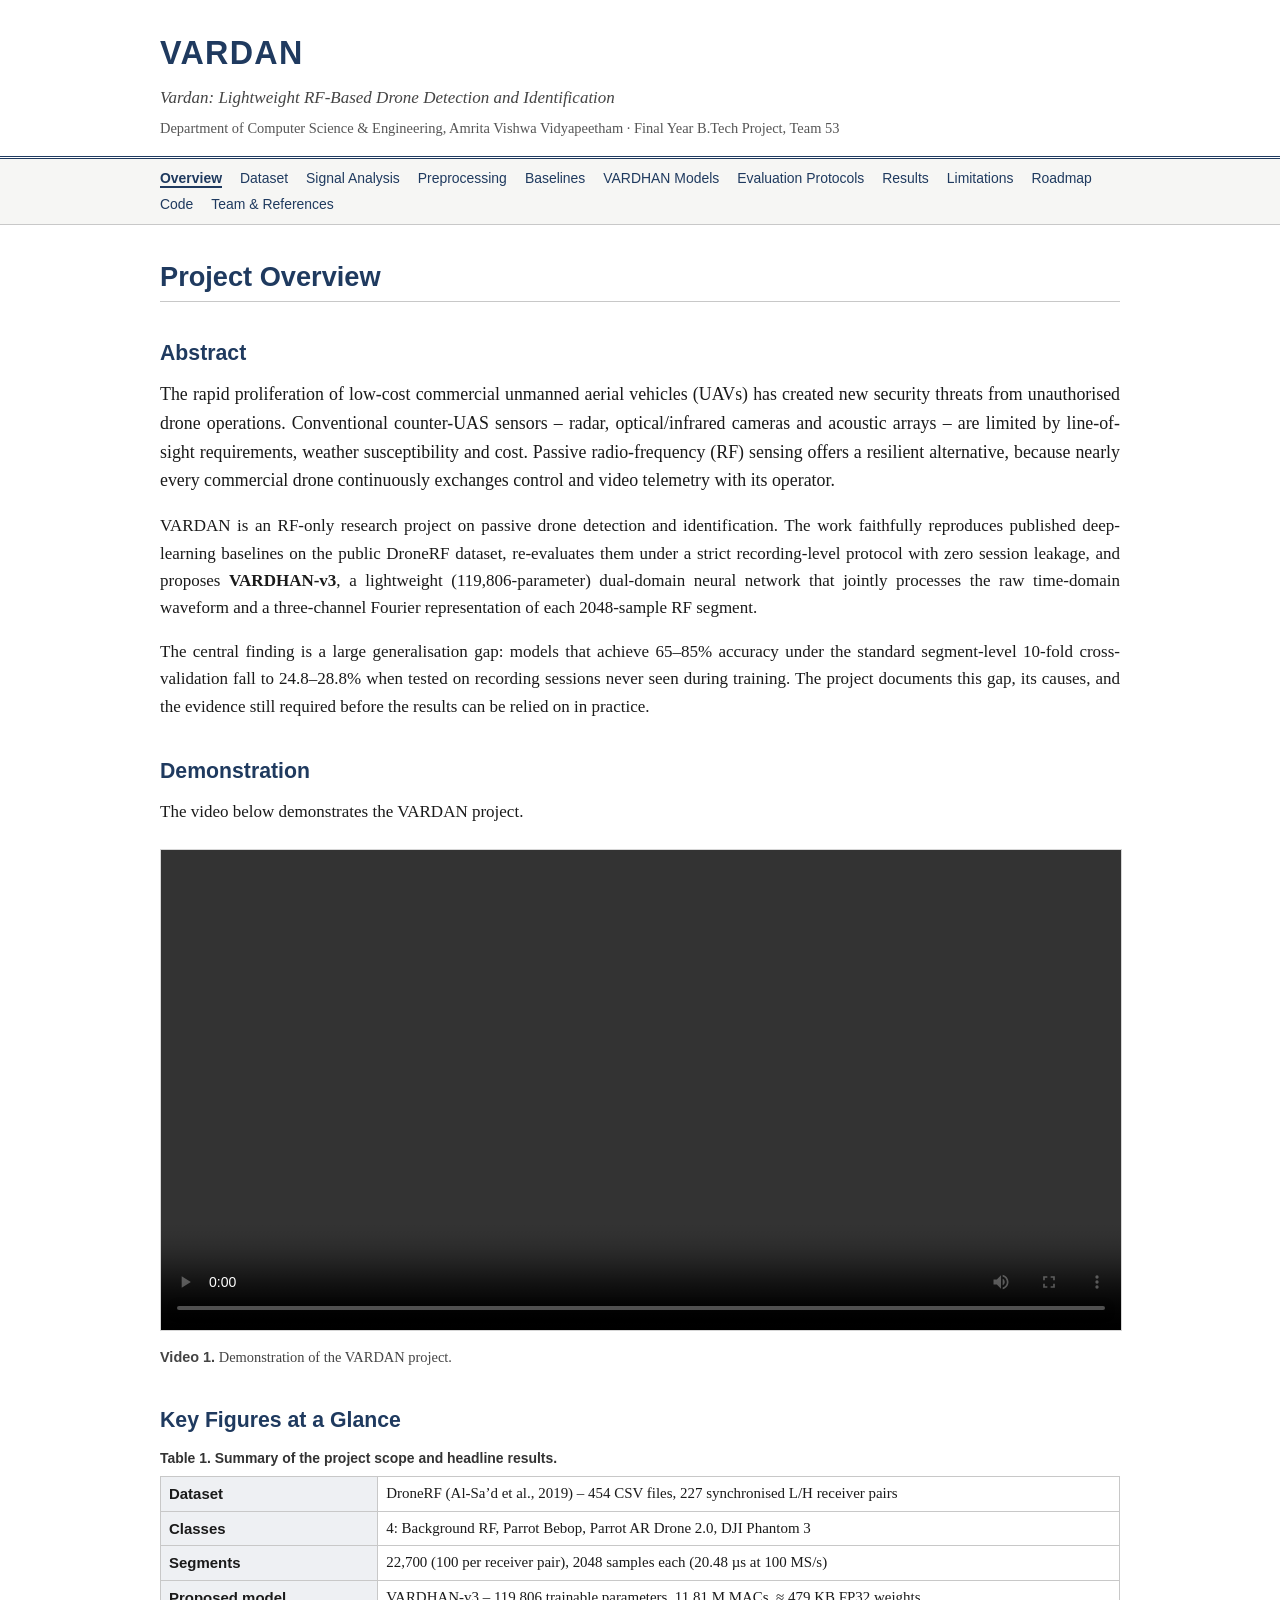
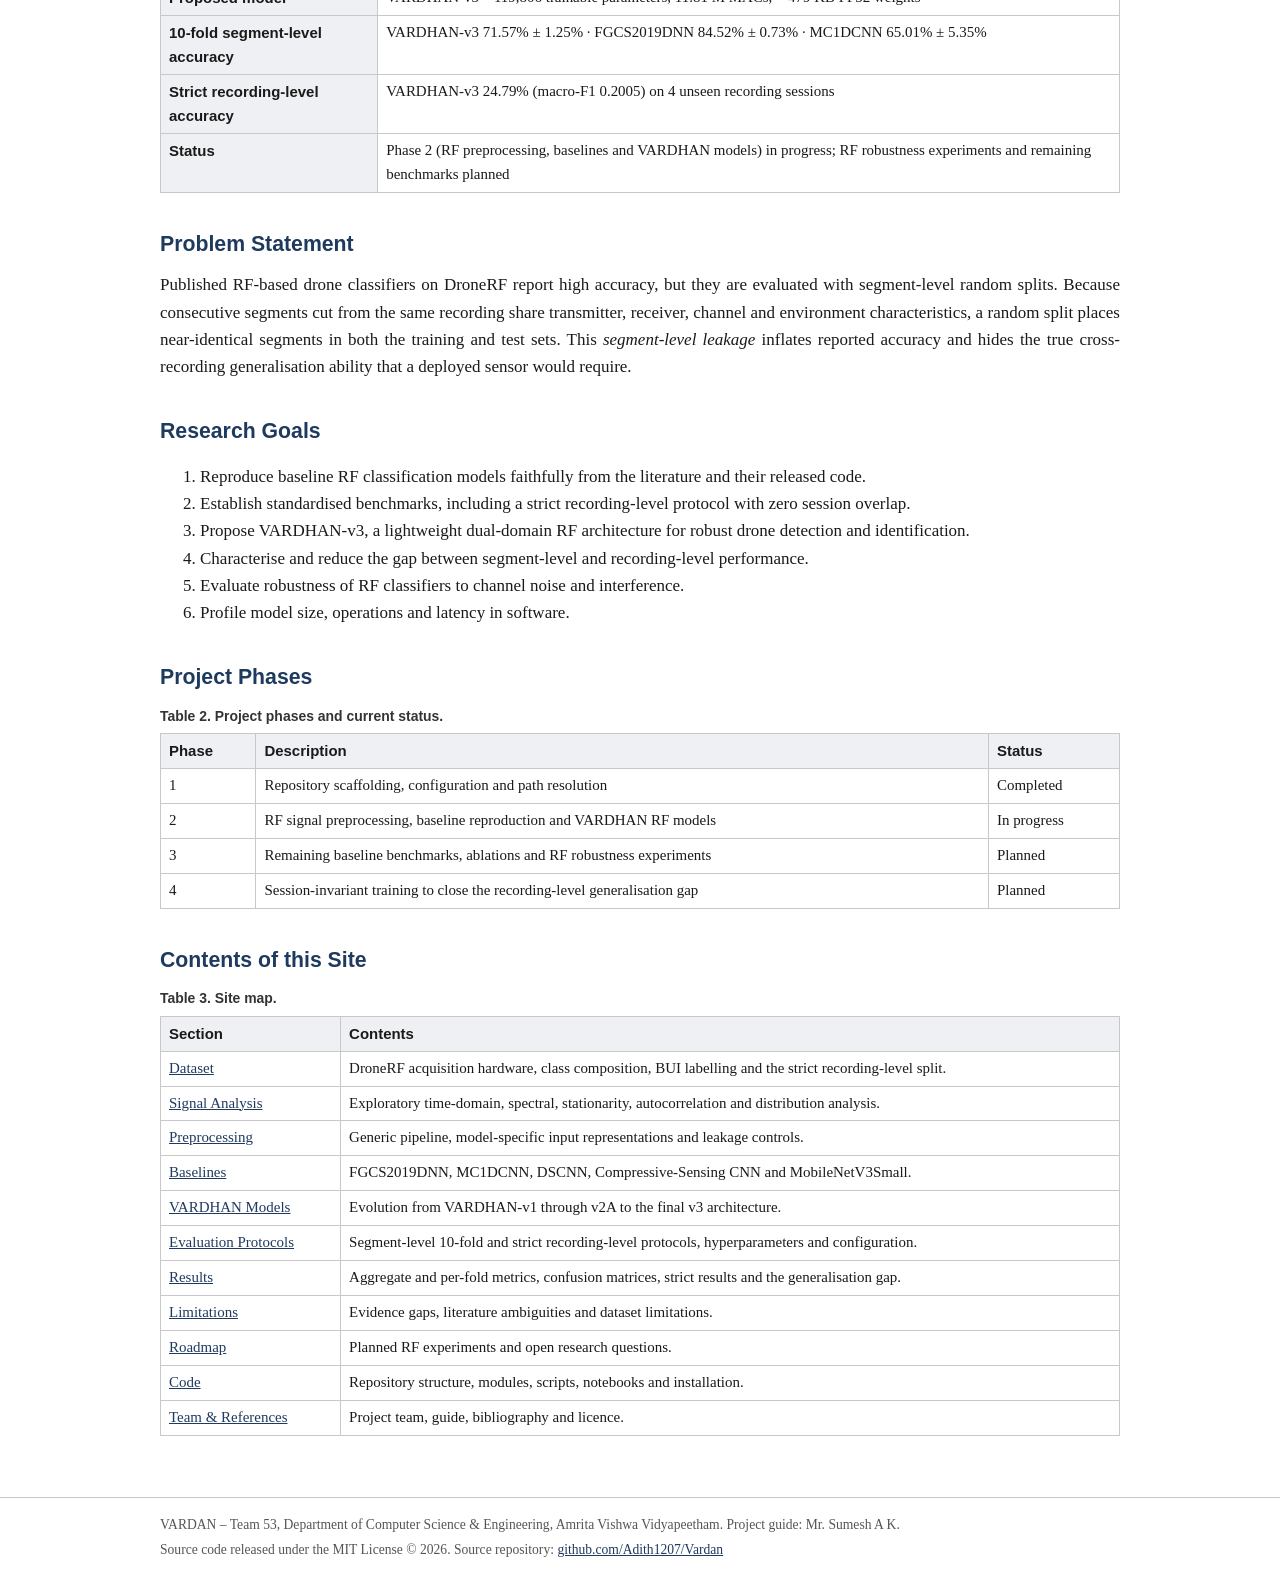
==== commit 59dffc10: "Website: embed demo video on overview page" ====
--- a/website/index.html
+++ b/website/index.html
@@ -43,6 +43,16 @@
       <p class="lead">The rapid proliferation of low-cost commercial unmanned aerial vehicles (UAVs) has created new security threats from unauthorised drone operations. Conventional counter-UAS sensors &ndash; radar, optical/infrared cameras and acoustic arrays &ndash; are limited by line-of-sight requirements, weather susceptibility and cost. Passive radio-frequency (RF) sensing offers a resilient alternative, because nearly every commercial drone continuously exchanges control and video telemetry with its operator.</p>
       <p>VARDAN is an RF-only research project on passive drone detection and identification. The work faithfully reproduces published deep-learning baselines on the public DroneRF dataset, re-evaluates them under a strict recording-level protocol with zero session leakage, and proposes <strong>VARDHAN-v3</strong>, a lightweight (119,806-parameter) dual-domain neural network that jointly processes the raw time-domain waveform and a three-channel Fourier representation of each 2048-sample RF segment.</p>
       <p>The central finding is a large generalisation gap: models that achieve 65&ndash;85% accuracy under the standard segment-level 10-fold cross-validation fall to 24.8&ndash;28.8% when tested on recording sessions never seen during training. The project documents this gap, its causes, and the evidence still required before the results can be relied on in practice.</p>
+
+      <h2>Demonstration</h2>
+      <p>The video below demonstrates the VARDAN project.</p>
+      <figure>
+        <video controls preload="metadata">
+          <source src="assets/video/demo.mp4" type="video/mp4">
+          Your browser cannot play this video. <a href="assets/video/demo.mp4">Download the demo video</a>.
+        </video>
+        <figcaption><strong>Video 1.</strong> Demonstration of the VARDAN project.</figcaption>
+      </figure>
 
       <h2>Key Figures at a Glance</h2>
       <table>
--- a/website/assets/css/style.css
+++ b/website/assets/css/style.css
@@ -214,10 +214,16 @@
   text-align: center;
 }
 
-figure img {
+figure img,
+figure video {
   max-width: 100%;
   height: auto;
   border: 1px solid #d6d6d6;
+}
+
+figure video {
+  width: 100%;
+  background: #000;
 }
 
 figcaption {
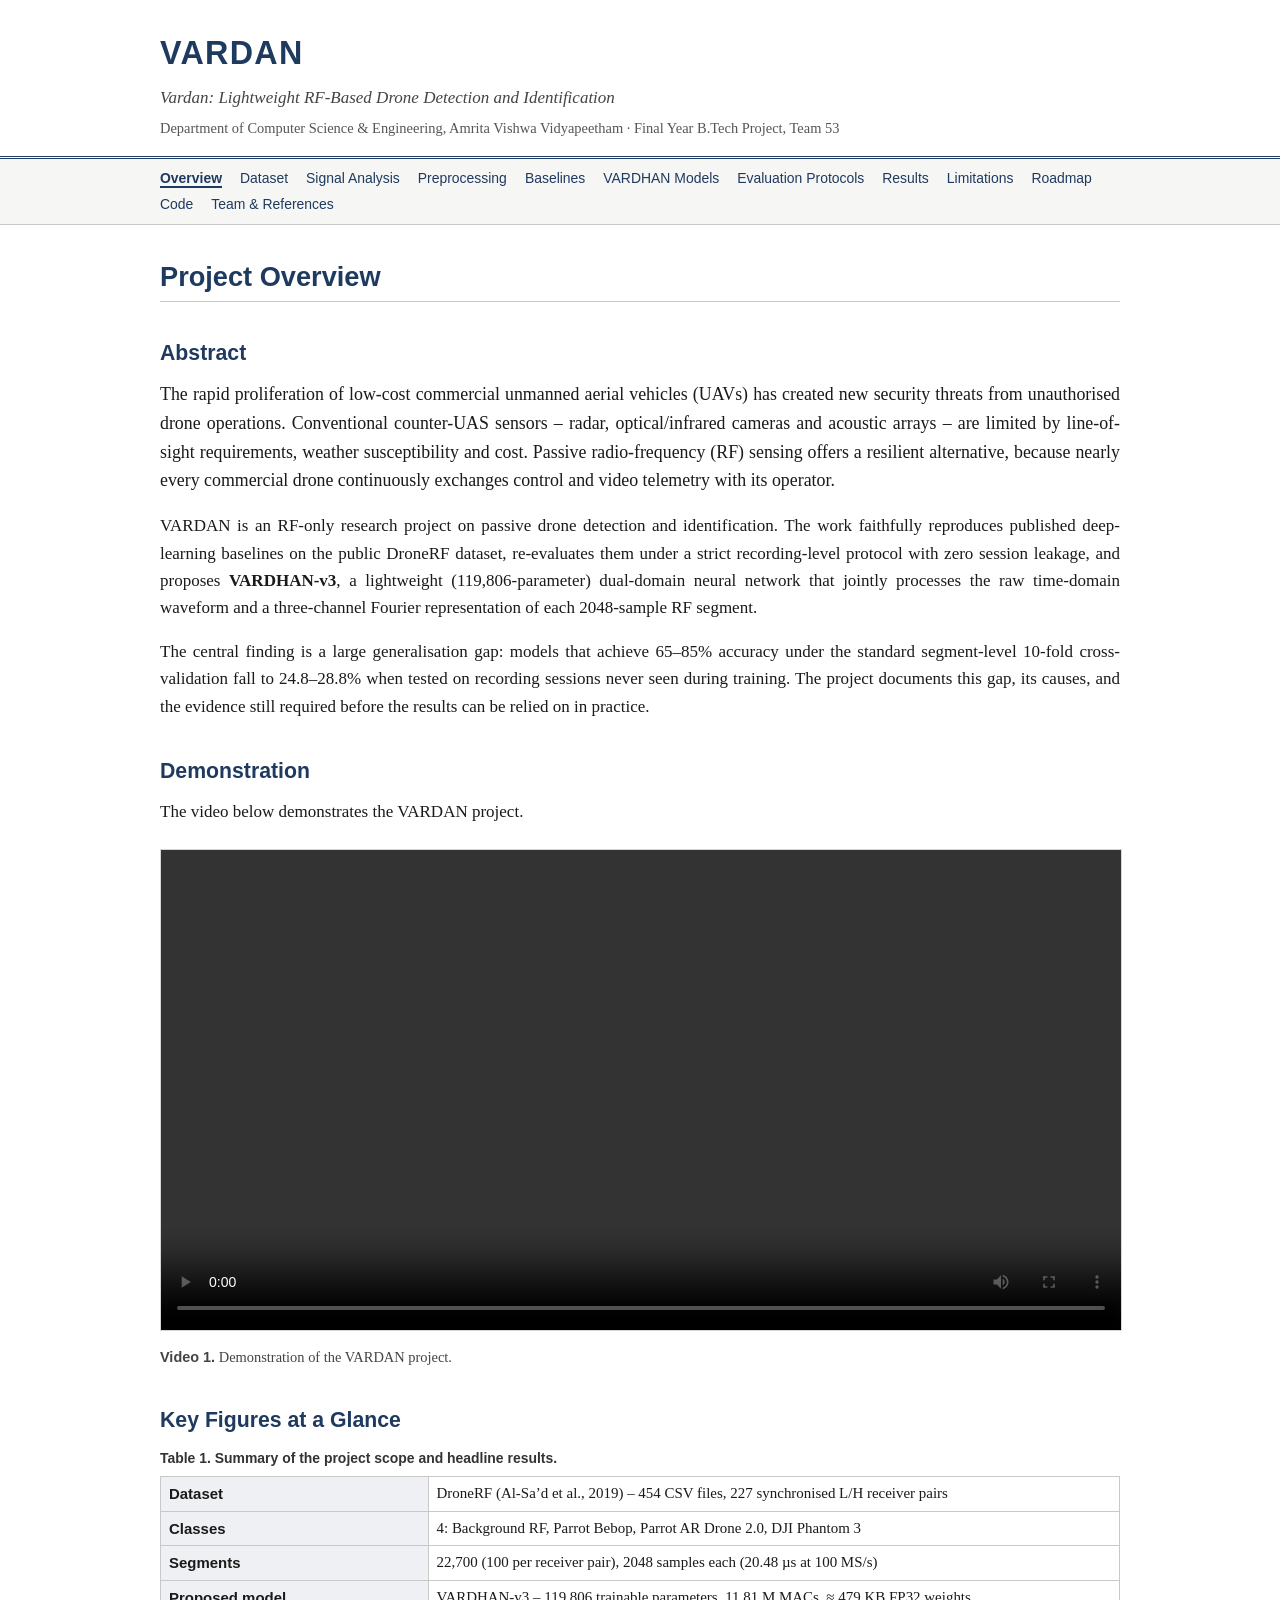
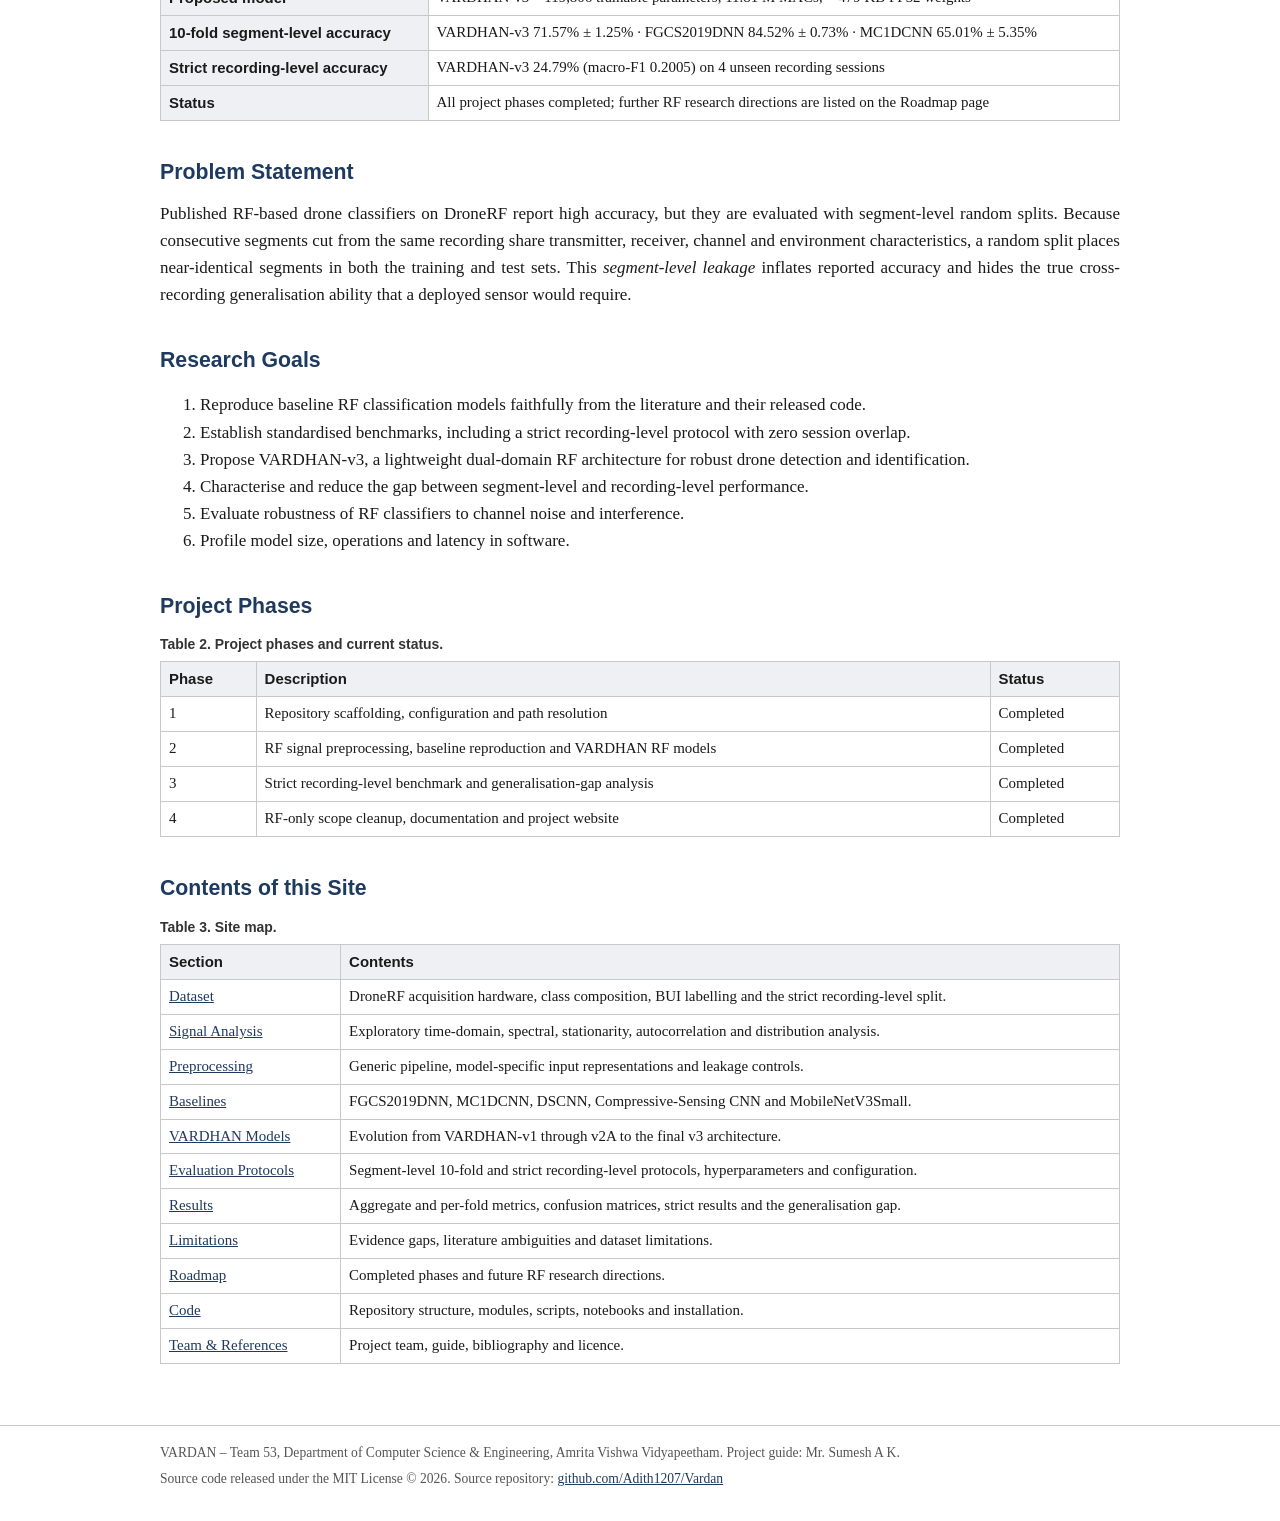
==== commit c26399a1: "Website: mark all project phases as completed" ====
--- a/website/index.html
+++ b/website/index.html
@@ -64,7 +64,7 @@
           <tr><th scope="row">Proposed model</th><td>VARDHAN-v3 &ndash; 119,806 trainable parameters, 11.81 M MACs, &asymp; 479 KB FP32 weights</td></tr>
           <tr><th scope="row">10-fold segment-level accuracy</th><td>VARDHAN-v3 71.57% &plusmn; 1.25% &middot; FGCS2019DNN 84.52% &plusmn; 0.73% &middot; MC1DCNN 65.01% &plusmn; 5.35%</td></tr>
           <tr><th scope="row">Strict recording-level accuracy</th><td>VARDHAN-v3 24.79% (macro-F1 0.2005) on 4 unseen recording sessions</td></tr>
-          <tr><th scope="row">Status</th><td>Phase 2 (RF preprocessing, baselines and VARDHAN models) in progress; RF robustness experiments and remaining benchmarks planned</td></tr>
+          <tr><th scope="row">Status</th><td>All project phases completed; further RF research directions are listed on the Roadmap page</td></tr>
         </tbody>
       </table>
 
@@ -89,9 +89,9 @@
         </thead>
         <tbody>
           <tr><td>1</td><td>Repository scaffolding, configuration and path resolution</td><td>Completed</td></tr>
-          <tr><td>2</td><td>RF signal preprocessing, baseline reproduction and VARDHAN RF models</td><td>In progress</td></tr>
-          <tr><td>3</td><td>Remaining baseline benchmarks, ablations and RF robustness experiments</td><td>Planned</td></tr>
-          <tr><td>4</td><td>Session-invariant training to close the recording-level generalisation gap</td><td>Planned</td></tr>
+          <tr><td>2</td><td>RF signal preprocessing, baseline reproduction and VARDHAN RF models</td><td>Completed</td></tr>
+          <tr><td>3</td><td>Strict recording-level benchmark and generalisation-gap analysis</td><td>Completed</td></tr>
+          <tr><td>4</td><td>RF-only scope cleanup, documentation and project website</td><td>Completed</td></tr>
         </tbody>
       </table>
 
@@ -110,7 +110,7 @@
           <tr><td><a href="pages/protocols.html">Evaluation Protocols</a></td><td>Segment-level 10-fold and strict recording-level protocols, hyperparameters and configuration.</td></tr>
           <tr><td><a href="pages/results.html">Results</a></td><td>Aggregate and per-fold metrics, confusion matrices, strict results and the generalisation gap.</td></tr>
           <tr><td><a href="pages/limitations.html">Limitations</a></td><td>Evidence gaps, literature ambiguities and dataset limitations.</td></tr>
-          <tr><td><a href="pages/roadmap.html">Roadmap</a></td><td>Planned RF experiments and open research questions.</td></tr>
+          <tr><td><a href="pages/roadmap.html">Roadmap</a></td><td>Completed phases and future RF research directions.</td></tr>
           <tr><td><a href="pages/code.html">Code</a></td><td>Repository structure, modules, scripts, notebooks and installation.</td></tr>
           <tr><td><a href="pages/references.html">Team &amp; References</a></td><td>Project team, guide, bibliography and licence.</td></tr>
         </tbody>
